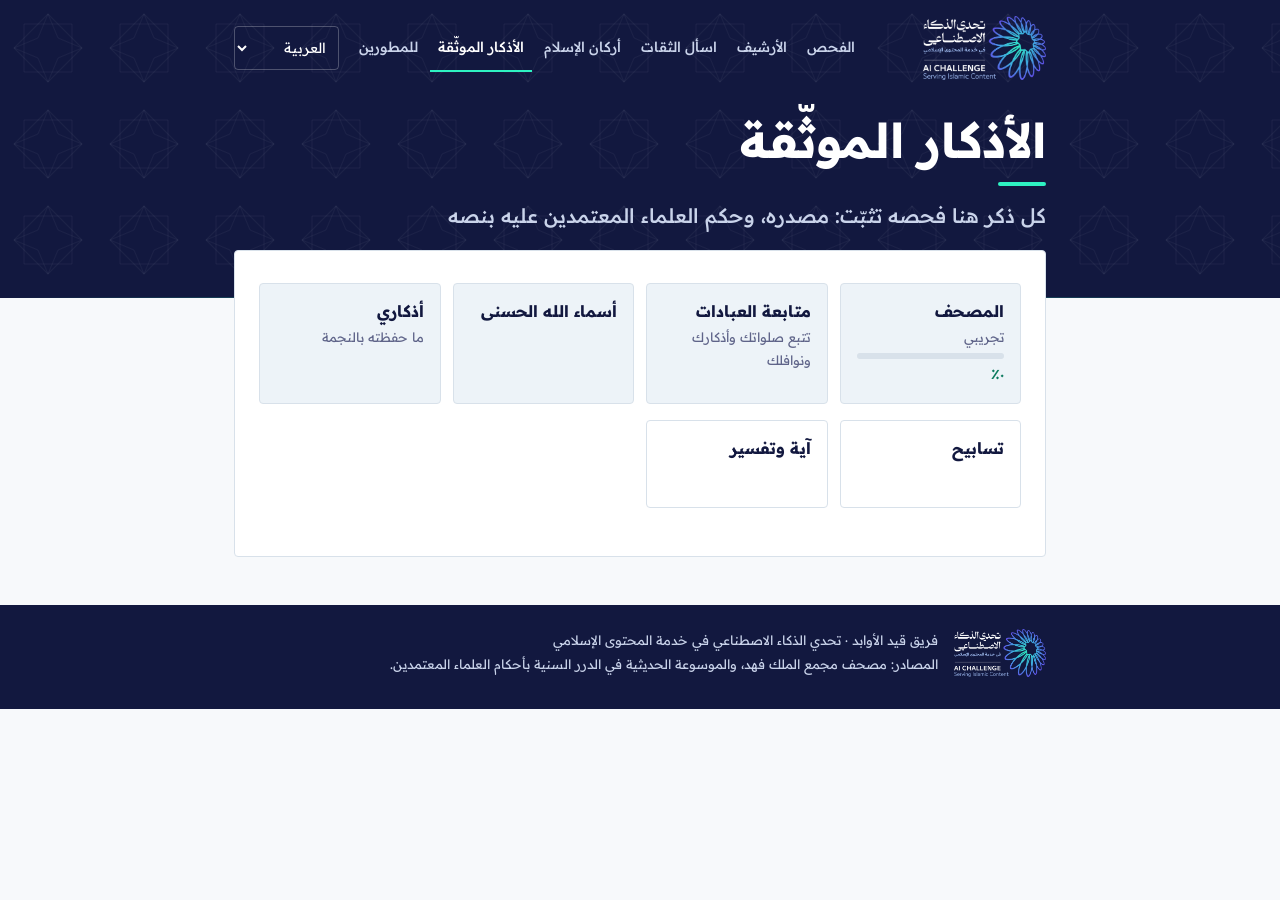
==== static/adhkar.html @ 5e67e780 "A new section «الأذكار الموثّقة»: every dhikr checked with Tathabbut, with the Mushaf, a worship tra" ====
<!doctype html>
<html lang="ar" dir="rtl">
<head>
<meta charset="utf-8">
<meta name="viewport" content="width=device-width, initial-scale=1">
<title>الأذكار الموثّقة · تثبّت</title>
<meta name="description" content="أذكار وأدعية وآيات، كل ذكر منها فحصه تثبّت في الموسوعة الحديثية: مصدره وحكم العلماء المعتمدين عليه بنصه. ومعها المصحف ومتابعة العبادات وأسماء الله الحسنى والتسبيح.">
<link rel="stylesheet" href="/static/fonts/fonts.css">
<link rel="stylesheet" href="/static/style.css">
</head>
<body class="adhkar-page">
<header class="masthead">
  <div class="wrap mast-top">
    <a class="challenge" href="https://islamicaich.org" target="_blank" rel="noopener">
      <img src="/static/brand/challenge-logo.png" width="104" height="54" alt="تحدي الذكاء الاصطناعي في خدمة المحتوى الإسلامي · AI Challenge: Serving Islamic Content">
    </a>
    <nav class="mast-nav" aria-label="الأقسام">
      <a href="/" data-i18n="navCheck">الفحص</a>
      <a href="/static/archive.html" data-i18n="navArchive">الأرشيف</a>
      <a href="/static/chatbot.html" data-i18n="navBot">اسأل الثقات</a>
      <a href="/static/pillars.html" data-i18n="navPillars">أركان الإسلام</a>
      <a href="/static/adhkar.html" aria-current="page" data-i18n="navAdhkar">الأذكار الموثّقة</a>
      <a href="/docs" data-i18n="navDev">للمطورين</a>
    </nav>
    <select id="lang" class="lang" aria-label="اللغة · Language">
      <option value="ar">العربية</option><option value="en">English</option><option value="ur">اردو</option><option value="id">Indonesia</option><option value="bn">বাংলা</option><option value="tr">Türkçe</option><option value="fr">Français</option><option value="es">Español</option><option value="hi">हिन्दी</option><option value="zh">中文</option><option value="ja">日本語</option>
    </select>
  </div>
  <div class="wrap mast-hero">
    <h1 class="wordmark" data-i18n="title">الأذكار الموثّقة</h1>
    <p class="tagline" data-i18n="tagline">كل ذكر هنا فحصه تثبّت: مصدره، وحكم العلماء المعتمدين عليه بنصه</p>
  </div>
</header>

<main class="wrap sheet">
  <nav class="dk-crumbs" id="crumbs" aria-label="المسار"></nav>
  <section id="view" class="pl-section" aria-live="polite"></section>
  <p class="fine" id="dk-note"></p>
</main>

<footer class="foot"><div class="wrap foot-row">
  <img src="/static/brand/challenge-logo.png" width="92" height="48" alt="" aria-hidden="true">
  <div>
    <div data-i18n="footer">فريق قيد الأوابد · تحدي الذكاء الاصطناعي في خدمة المحتوى الإسلامي</div>
    <div data-i18n="credit">المصادر: مصحف مجمع الملك فهد، والموسوعة الحديثية في الدرر السنية بأحكام العلماء المعتمدين.</div>
  </div>
</div></footer>
<script src="/static/i18n.js"></script>
<script src="/static/i18n-more.js"></script>
<script src="/static/adhkar-i18n.js"></script>
<script src="/static/adhkar.js"></script>
</body>
</html>
---- static/fonts/fonts.css ----
/* readex-pro-arabic-400-normal */
@font-face {
  font-family: 'Readex Pro';
  font-style: normal;
  font-display: swap;
  font-weight: 400;
  src: url(/static/fonts/readex-pro-arabic-400-normal.woff2) format('woff2');
  unicode-range: U+0600-06FF,U+0750-077F,U+0870-088E,U+0890-0891,U+0897-08E1,U+08E3-08FF,U+200C-200E,U+2010-2011,U+204F,U+2E41,U+FB50-FDFF,U+FE70-FE74,U+FE76-FEFC,U+102E0-102FB,U+10E60-10E7E,U+10EC2-10EC4,U+10EFC-10EFF,U+1EE00-1EE03,U+1EE05-1EE1F,U+1EE21-1EE22,U+1EE24,U+1EE27,U+1EE29-1EE32,U+1EE34-1EE37,U+1EE39,U+1EE3B,U+1EE42,U+1EE47,U+1EE49,U+1EE4B,U+1EE4D-1EE4F,U+1EE51-1EE52,U+1EE54,U+1EE57,U+1EE59,U+1EE5B,U+1EE5D,U+1EE5F,U+1EE61-1EE62,U+1EE64,U+1EE67-1EE6A,U+1EE6C-1EE72,U+1EE74-1EE77,U+1EE79-1EE7C,U+1EE7E,U+1EE80-1EE89,U+1EE8B-1EE9B,U+1EEA1-1EEA3,U+1EEA5-1EEA9,U+1EEAB-1EEBB,U+1EEF0-1EEF1;
}
/* readex-pro-latin-400-normal */
@font-face {
  font-family: 'Readex Pro';
  font-style: normal;
  font-display: swap;
  font-weight: 400;
  src: url(/static/fonts/readex-pro-latin-400-normal.woff2) format('woff2');
  unicode-range: U+0000-00FF,U+0131,U+0152-0153,U+02BB-02BC,U+02C6,U+02DA,U+02DC,U+0304,U+0308,U+0329,U+2000-206F,U+20AC,U+2122,U+2191,U+2193,U+2212,U+2215,U+FEFF,U+FFFD;
}
/* readex-pro-arabic-500-normal */
@font-face {
  font-family: 'Readex Pro';
  font-style: normal;
  font-display: swap;
  font-weight: 500;
  src: url(/static/fonts/readex-pro-arabic-500-normal.woff2) format('woff2');
  unicode-range: U+0600-06FF,U+0750-077F,U+0870-088E,U+0890-0891,U+0897-08E1,U+08E3-08FF,U+200C-200E,U+2010-2011,U+204F,U+2E41,U+FB50-FDFF,U+FE70-FE74,U+FE76-FEFC,U+102E0-102FB,U+10E60-10E7E,U+10EC2-10EC4,U+10EFC-10EFF,U+1EE00-1EE03,U+1EE05-1EE1F,U+1EE21-1EE22,U+1EE24,U+1EE27,U+1EE29-1EE32,U+1EE34-1EE37,U+1EE39,U+1EE3B,U+1EE42,U+1EE47,U+1EE49,U+1EE4B,U+1EE4D-1EE4F,U+1EE51-1EE52,U+1EE54,U+1EE57,U+1EE59,U+1EE5B,U+1EE5D,U+1EE5F,U+1EE61-1EE62,U+1EE64,U+1EE67-1EE6A,U+1EE6C-1EE72,U+1EE74-1EE77,U+1EE79-1EE7C,U+1EE7E,U+1EE80-1EE89,U+1EE8B-1EE9B,U+1EEA1-1EEA3,U+1EEA5-1EEA9,U+1EEAB-1EEBB,U+1EEF0-1EEF1;
}
/* readex-pro-latin-500-normal */
@font-face {
  font-family: 'Readex Pro';
  font-style: normal;
  font-display: swap;
  font-weight: 500;
  src: url(/static/fonts/readex-pro-latin-500-normal.woff2) format('woff2');
  unicode-range: U+0000-00FF,U+0131,U+0152-0153,U+02BB-02BC,U+02C6,U+02DA,U+02DC,U+0304,U+0308,U+0329,U+2000-206F,U+20AC,U+2122,U+2191,U+2193,U+2212,U+2215,U+FEFF,U+FFFD;
}
/* readex-pro-arabic-700-normal */
@font-face {
  font-family: 'Readex Pro';
  font-style: normal;
  font-display: swap;
  font-weight: 700;
  src: url(/static/fonts/readex-pro-arabic-700-normal.woff2) format('woff2');
  unicode-range: U+0600-06FF,U+0750-077F,U+0870-088E,U+0890-0891,U+0897-08E1,U+08E3-08FF,U+200C-200E,U+2010-2011,U+204F,U+2E41,U+FB50-FDFF,U+FE70-FE74,U+FE76-FEFC,U+102E0-102FB,U+10E60-10E7E,U+10EC2-10EC4,U+10EFC-10EFF,U+1EE00-1EE03,U+1EE05-1EE1F,U+1EE21-1EE22,U+1EE24,U+1EE27,U+1EE29-1EE32,U+1EE34-1EE37,U+1EE39,U+1EE3B,U+1EE42,U+1EE47,U+1EE49,U+1EE4B,U+1EE4D-1EE4F,U+1EE51-1EE52,U+1EE54,U+1EE57,U+1EE59,U+1EE5B,U+1EE5D,U+1EE5F,U+1EE61-1EE62,U+1EE64,U+1EE67-1EE6A,U+1EE6C-1EE72,U+1EE74-1EE77,U+1EE79-1EE7C,U+1EE7E,U+1EE80-1EE89,U+1EE8B-1EE9B,U+1EEA1-1EEA3,U+1EEA5-1EEA9,U+1EEAB-1EEBB,U+1EEF0-1EEF1;
}
/* readex-pro-latin-700-normal */
@font-face {
  font-family: 'Readex Pro';
  font-style: normal;
  font-display: swap;
  font-weight: 700;
  src: url(/static/fonts/readex-pro-latin-700-normal.woff2) format('woff2');
  unicode-range: U+0000-00FF,U+0131,U+0152-0153,U+02BB-02BC,U+02C6,U+02DA,U+02DC,U+0304,U+0308,U+0329,U+2000-206F,U+20AC,U+2122,U+2191,U+2193,U+2212,U+2215,U+FEFF,U+FFFD;
}
/* amiri-quran-arabic-400-normal */
@font-face {
  font-family: 'Amiri Quran';
  font-style: normal;
  font-display: swap;
  font-weight: 400;
  src: url(/static/fonts/amiri-quran-arabic-400-normal.woff2) format('woff2');
  unicode-range: U+0600-06FF,U+0750-077F,U+0870-088E,U+0890-0891,U+0897-08E1,U+08E3-08FF,U+200C-200E,U+2010-2011,U+204F,U+2E41,U+FB50-FDFF,U+FE70-FE74,U+FE76-FEFC,U+102E0-102FB,U+10E60-10E7E,U+10EC2-10EC4,U+10EFC-10EFF,U+1EE00-1EE03,U+1EE05-1EE1F,U+1EE21-1EE22,U+1EE24,U+1EE27,U+1EE29-1EE32,U+1EE34-1EE37,U+1EE39,U+1EE3B,U+1EE42,U+1EE47,U+1EE49,U+1EE4B,U+1EE4D-1EE4F,U+1EE51-1EE52,U+1EE54,U+1EE57,U+1EE59,U+1EE5B,U+1EE5D,U+1EE5F,U+1EE61-1EE62,U+1EE64,U+1EE67-1EE6A,U+1EE6C-1EE72,U+1EE74-1EE77,U+1EE79-1EE7C,U+1EE7E,U+1EE80-1EE89,U+1EE8B-1EE9B,U+1EEA1-1EEA3,U+1EEA5-1EEA9,U+1EEAB-1EEBB,U+1EEF0-1EEF1;
}
/* amiri-quran-latin-400-normal */
@font-face {
  font-family: 'Amiri Quran';
  font-style: normal;
  font-display: swap;
  font-weight: 400;
  src: url(/static/fonts/amiri-quran-latin-400-normal.woff2) format('woff2');
  unicode-range: U+0000-00FF,U+0131,U+0152-0153,U+02BB-02BC,U+02C6,U+02DA,U+02DC,U+0304,U+0308,U+0329,U+2000-206F,U+20AC,U+2122,U+2191,U+2193,U+2212,U+2215,U+FEFF,U+FFFD;
}
---- static/style.css ----
/* تثبّت design system: see docs/design-system.md.
   Every color, size, space and motion value is a token below; nothing is hard-coded after this block. */
:root {
  /* brand (challenge identity) */
  --brand-navy: #12183F;
  --brand-blue: #1F5C8C;        /* petrol blue: between the identity navy and turquoise */
  --brand-blue-hover: #174A73;
  --brand-turq: #2EF2C2;
  --brand-light: #EDF3F8;
  /* neutrals */
  --canvas: #F7F9FB;
  --surface: #FFFFFF;
  --ink: #12183F;
  --ink-2: #3D4370;
  --ink-3: #5F6489;
  --line: #D8E1EA;
  --on-brand: #FFFFFF;
  --accent: var(--brand-blue);
  /* semantic */
  --ok: #0B7A5E;   --ok-tint: #E3F7F0;
  --warn: #8F5200; --warn-tint: #FFF1DA;
  --bad: #A8231A;  --bad-tint: #FCE8E6;
  /* type */
  --font-ui: "Readex Pro", system-ui, sans-serif;
  --font-quran: "Amiri Quran", "Amiri", serif;
  --fs-xs: 13px; --fs-sm: 14px; --fs-md: 16px; --fs-lg: 20px; --fs-xl: 28px; --fs-2xl: 40px;
  --fs-quran: 28px;
  --lh-ui: 1.8; --lh-tight: 1.4; --lh-quran: 2.3;
  /* space (4-based) */
  --s-1: 4px; --s-2: 8px; --s-3: 12px; --s-4: 16px; --s-5: 24px; --s-6: 32px; --s-7: 48px; --s-8: 64px;
  /* shape */
  --r-1: 2px; --r-2: 4px; --hair: 1px; --rule-strong: 2px; --rule-side: 3px;
  --measure: 860px;
  --touch: 48px;
  --water: #3FA9F5;
  /* motion */
  --dur-1: 120ms; --dur-2: 220ms; --dur-3: 360ms; --ease: cubic-bezier(.2, .7, .2, 1); --stagger: 70ms;
}
@media (prefers-color-scheme: dark) {
  :root {
    --canvas: #0D1130; --surface: #12183F; --brand-light: #15213F;
    --ink: #ECEEFF; --ink-2: #C3C7E8; --ink-3: #9499C2; --line: #2A3164;
    --accent: #8FB4E8; --brand-blue-hover: #2A6FA6;
    --ok: #3EE6BC; --ok-tint: #0F3330;
    --warn: #FFC266; --warn-tint: #3A2C10;
    --bad: #FF8F85; --bad-tint: #3D1716;
  }
}

/* base */
* { box-sizing: border-box; }
html, body { margin: 0; }
body { font-family: var(--font-ui); font-size: var(--fs-md); line-height: var(--lh-ui); background: var(--canvas); color: var(--ink); }
.wrap { max-width: var(--measure); margin: 0 auto; padding: 0 var(--s-5); }
a, .linkish { color: var(--accent); text-underline-offset: 3px; transition: color var(--dur-1) var(--ease); }
a:hover, .linkish:hover { color: var(--ink); }
button { font: inherit; }
.linkish { background: none; border: 0; padding: 0; text-decoration: underline; cursor: pointer; }
:focus-visible { outline: var(--rule-strong) solid var(--accent); outline-offset: 2px; border-radius: var(--r-1); }

/* masthead: the challenge's navy band with its geometric pattern, as on the challenge's own slides */
.masthead {
  --mast-ink: #FFFFFF; --mast-ink-2: #C9D3EA;
  background: var(--brand-navy) url("data:image/svg+xml,%3Csvg xmlns='http://www.w3.org/2000/svg' width='96' height='96' viewBox='0 0 96 96'%3E%3Cg fill='none' stroke='%23FFFFFF' stroke-opacity='.045' stroke-width='1'%3E%3Cpath d='M48 14l10 24 24 10-24 10-10 24-10-24-24-10 24-10z'/%3E%3Cpath d='M24 24h48v48H24z' transform='rotate(45 48 48)'/%3E%3Cpath d='M24 24h48v48H24z'/%3E%3C/g%3E%3C/svg%3E") repeat; background-size: 96px 96px;
  color: var(--mast-ink); padding: var(--s-4) 0 var(--s-8); position: relative;
}
.masthead::after { content: ""; position: absolute; inset-inline: 0; bottom: 0; height: var(--hair); background: linear-gradient(90deg, transparent, var(--brand-turq), transparent); opacity: .5; }
.mast-top { display: flex; justify-content: space-between; align-items: center; min-height: var(--touch); }
.challenge { display: inline-flex; line-height: 0; border-radius: var(--r-2); }
.challenge img { height: 64px; width: auto; display: block; }
.masthead .lang { color: var(--mast-ink-2); min-height: var(--touch); display: inline-flex; align-items: center; padding: 0 var(--s-2); }
.masthead .lang:hover { color: var(--mast-ink); }
.masthead :focus-visible { outline-color: var(--brand-turq); }
.mast-hero { padding-top: var(--s-6); }
.mast-row { display: flex; justify-content: space-between; align-items: flex-start; }
.wordmark { margin: 0; font-size: 48px; font-weight: 700; line-height: 1.2; color: var(--mast-ink); letter-spacing: 0; }
.wordmark::after { content: ""; display: block; width: var(--s-7); height: var(--s-1); background: var(--brand-turq); margin-top: var(--s-3); border-radius: var(--r-1); }
.tagline { margin: var(--s-3) 0 0; color: var(--mast-ink-2); font-size: var(--fs-lg); font-weight: 500; }
.motto { margin: var(--s-5) 0 0; color: var(--mast-ink-2); font-size: var(--fs-xs); display: flex; flex-wrap: wrap; align-items: baseline; gap: var(--s-1) var(--s-3); }
.motto .q { font-family: var(--font-quran); font-size: 22px; line-height: 2; color: var(--mast-ink); }
.motto-ref { white-space: nowrap; }

/* the working sheet rises over the band */
.sheet { position: relative; margin-top: calc(-1 * var(--s-7)); }
.sheet > .compose { background: var(--surface); border: var(--hair) solid var(--line); border-radius: var(--r-2); padding: var(--s-5) var(--s-5) var(--s-4); }

.section-h { font-size: var(--fs-lg); font-weight: 700; color: var(--ink); margin: 0 0 var(--s-2); line-height: var(--lh-tight); }

/* compose */
.compose { padding: var(--s-6) 0 var(--s-2); }
.lede { margin: 0 0 var(--s-4); color: var(--ink-2); }
textarea {
  width: 100%; min-height: 180px; resize: vertical; font: inherit; line-height: var(--lh-ui); color: var(--ink);
  background: var(--surface); border: var(--hair) solid var(--line); border-radius: var(--r-2); padding: var(--s-3) var(--s-4);
  transition: border-color var(--dur-1) var(--ease), box-shadow var(--dur-1) var(--ease);
}
textarea:focus { outline: none; border-color: var(--accent); box-shadow: 0 0 0 var(--hair) var(--accent); }
.compose-foot { display: flex; justify-content: space-between; align-items: baseline; gap: var(--s-3); margin-top: var(--s-2); font-size: var(--fs-sm); color: var(--ink-3); }
.samples { margin: 0; display: flex; gap: var(--s-2); flex-wrap: wrap; }
.count { font-variant-numeric: tabular-nums; }
.compose-actions { display: flex; justify-content: space-between; align-items: center; gap: var(--s-4); flex-wrap: wrap; margin-top: var(--s-5); }
.check { display: flex; gap: var(--s-2); align-items: center; font-size: var(--fs-sm); color: var(--ink-2); cursor: pointer; min-height: var(--touch); }
.check input { width: 18px; height: 18px; accent-color: var(--accent); }
.primary {
  position: relative; overflow: hidden; background: var(--brand-navy); color: var(--on-brand); border: 0; border-radius: var(--r-2);
  padding: 0 var(--s-5); min-height: var(--touch); font-weight: 500; cursor: pointer;
  transition: background-color var(--dur-1) var(--ease);
}
.primary:hover { background: var(--brand-blue-hover); }
.primary:disabled { cursor: progress; background: var(--brand-navy); }
.primary:disabled::after {  /* busy bar */
  content: ""; position: absolute; inset-inline-start: 0; bottom: 0; height: 3px; width: 40%; background: var(--brand-turq);
  animation: busy 1.1s var(--ease) infinite;
}
@keyframes busy { from { transform: translateX(160%); } to { transform: translateX(-260%); } }
html[dir="ltr"] .primary:disabled::after { animation-direction: reverse; }
@media (prefers-color-scheme: dark) { .primary, .primary:disabled { background: var(--brand-blue); } }

.status { color: var(--ink-2); min-height: var(--s-6); margin: var(--s-4) 0 0; font-size: var(--fs-sm); }
.banner { margin: var(--s-4) 0 0; padding: var(--s-3) var(--s-4); background: var(--warn-tint); border-inline-start: var(--rule-side) solid var(--warn); border-radius: var(--r-1); color: var(--ink); font-size: var(--fs-sm); }
.banner[hidden] { display: none; }

/* report */
.report { border-top: var(--rule-strong) solid var(--ink); padding-top: var(--s-5); margin-top: var(--s-3); }
.summary { font-size: var(--fs-md); margin: 0 0 var(--s-2); color: var(--ink-2); }
.summary b { color: var(--ink); font-weight: 600; }
.summary .rules-note { display: block; }
.callout { border-inline-start: var(--rule-side) solid var(--warn); background: var(--warn-tint); padding: var(--s-2) var(--s-4); margin: var(--s-4) 0; }
.callout p { margin: var(--s-1) 0; }
.callout .refs { margin: 0; padding-inline-start: var(--s-5); }
.fatwas { margin: var(--s-4) 0; padding-top: var(--s-3); border-top: var(--hair) solid var(--line); }
.fatwas-h { font-size: var(--fs-md); font-weight: 700; margin: 0 0 var(--s-2); color: var(--ink); }
.fatwa { background: var(--surface); border: var(--hair) solid var(--line); border-radius: var(--r-2); padding: var(--s-3) var(--s-4); margin: var(--s-2) 0; }
.fatwa-title { font-weight: 600; margin: 0 0 var(--s-2); }
.fatwa-part { margin: 0 0 var(--s-2); color: var(--ink-2); }
.fatwa-full summary { cursor: pointer; color: var(--accent); font-size: var(--fs-sm); min-height: var(--touch); display: flex; align-items: center; }
.fatwa-text { white-space: pre-line; line-height: var(--lh-ui); color: var(--ink); margin: var(--s-1) 0 var(--s-2); }
.body-ref { margin-top: var(--s-3) !important; }
.entries { list-style: none; margin: 0; padding: 0; }
.entry {
  display: grid; grid-template-columns: var(--s-7) 1fr; gap: 0 var(--s-3); padding: var(--s-6) 0; border-bottom: var(--hair) solid var(--line);
  animation: rise var(--dur-3) var(--ease) both; animation-delay: calc(var(--i, 0) * var(--stagger));
}
@keyframes rise { from { opacity: 0; transform: translateY(8px); } to { opacity: 1; transform: none; } }
.entry-no { font-size: var(--fs-xl); font-weight: 500; color: var(--accent); line-height: var(--lh-tight); }
.entry-kind { font-size: var(--fs-xs); color: var(--ink-3); margin: 0; font-weight: 500; display: flex; flex-wrap: wrap; gap: var(--s-1) var(--s-3); align-items: baseline; }
.tier { font-weight: 600; padding-inline-start: var(--s-3); border-inline-start: var(--hair) solid var(--line); }
.tier.ok { color: var(--ok); } .tier.warn { color: var(--warn); } .tier.bad { color: var(--bad); }
.report-link { margin-top: var(--s-3); }
.verdict { margin: var(--s-1) 0 var(--s-3); font-size: var(--fs-lg); font-weight: 600; line-height: var(--lh-tight); }
.verdict.ok { color: var(--ok); } .verdict.warn { color: var(--warn); } .verdict.bad { color: var(--bad); }
.lbl { display: block; font-size: var(--fs-xs); color: var(--ink-3); font-weight: 500; }
.as-quoted { margin: 0 0 var(--s-4); color: var(--ink-2); }
.as-quoted q { quotes: "«" "»"; }
html[dir="ltr"] .as-quoted q { quotes: "“" "”"; }

/* reasons: why the verdict */
.why { margin: 0 0 var(--s-4); padding: var(--s-3) var(--s-4); background: var(--brand-light); border-radius: var(--r-2); }
.why summary { cursor: pointer; font-size: var(--fs-sm); font-weight: 600; color: var(--ink); list-style: none; }
.why summary::-webkit-details-marker { display: none; }
.why summary::before { content: "◂"; display: inline-block; margin-inline-end: var(--s-2); color: var(--accent); transition: transform var(--dur-2) var(--ease); }
html[dir="ltr"] .why summary::before { content: "▸"; }
.why[open] summary::before { transform: rotate(-90deg); }
html[dir="ltr"] .why[open] summary::before { transform: rotate(90deg); }
.why ul { margin: var(--s-2) 0 0; padding-inline-start: var(--s-5); font-size: var(--fs-sm); color: var(--ink-2); }
.why li { margin: var(--s-1) 0; }
.why .cited { font-family: var(--font-quran); font-size: var(--fs-lg); line-height: 2; color: var(--ink); display: block; margin-top: var(--s-1); }
details[open] > :not(summary) { animation: open var(--dur-2) var(--ease); }
@keyframes open { from { opacity: 0; transform: translateY(-4px); } to { opacity: 1; transform: none; } }

/* Mushaf panel: never animated on its own */
.mushaf { margin: var(--s-1) 0 var(--s-4); padding: var(--s-1); border: var(--hair) solid var(--brand-navy); border-radius: var(--r-1); background: var(--surface); }
@media (prefers-color-scheme: dark) { .mushaf { border-color: var(--line); } }
.mushaf-inner { border: var(--hair) solid var(--line); padding: var(--s-2) var(--s-5) var(--s-4); }
.mushaf-head { text-align: center; font-size: var(--fs-xs); color: var(--ink-2); border-bottom: var(--hair) solid var(--line); padding-bottom: var(--s-2); margin-bottom: var(--s-2); direction: rtl; }
.ayat { font-family: var(--font-quran); font-size: var(--fs-quran); line-height: var(--lh-quran); text-align: center; direction: rtl; margin: 0; color: var(--ink); }
.ayah-end { font-family: var(--font-quran); color: var(--accent); white-space: nowrap; margin: 0 var(--s-1); }
/* the Mushaf word is never boxed: a light underline only (sacred text first) */
.ayat mark { background: none; color: inherit; text-decoration: underline; text-decoration-color: var(--ok); text-decoration-thickness: 2px; text-underline-offset: 8px; text-decoration-skip-ink: none; }
.translation { direction: ltr; text-align: left; font-size: var(--fs-sm); color: var(--ink-2); margin: var(--s-2) 0 0; padding-top: var(--s-2); border-top: var(--hair) solid var(--line); }

/* correction table */
.fixes { width: 100%; max-width: 460px; border-collapse: collapse; margin: var(--s-2) 0 var(--s-3); font-size: var(--fs-md); }
.fixes th { text-align: start; font-weight: 500; font-size: var(--fs-xs); color: var(--ink-3); padding: var(--s-1) var(--s-2); border-bottom: var(--hair) solid var(--line); }
.fixes td { padding: var(--s-2); border-bottom: var(--hair) solid var(--line); vertical-align: middle; }
.fixes .was { color: var(--ink-2); }
.fixes .is { font-family: var(--font-quran); font-size: var(--fs-lg); color: var(--ok); }

.line { margin: var(--s-2) 0; font-size: var(--fs-sm); }
.line.bad { color: var(--bad); } .line.ok { color: var(--ok); } .line.warn { color: var(--warn); } .line.note { color: var(--ink-2); }

/* gradings */
.grades { width: 100%; border-collapse: collapse; margin: var(--s-2) 0 var(--s-3); font-size: var(--fs-sm); }
.grades caption { text-align: start; font-weight: 700; font-size: var(--fs-md); color: var(--ink); padding: var(--s-3) 0 var(--s-1); caption-side: top; }
.grades th { text-align: start; font-weight: 500; font-size: var(--fs-xs); color: var(--ink-3); padding: var(--s-1) var(--s-2); border-bottom: var(--hair) solid var(--line); }
.grades td { padding: var(--s-2); border-bottom: var(--hair) solid var(--line); vertical-align: top; }
.grades .who { font-weight: 600; white-space: nowrap; font-size: var(--fs-md); }
.grades .died { display: block; font-size: var(--fs-xs); color: var(--ink-3); font-weight: 400; }
.grades .g { font-weight: 600; font-size: var(--fs-md); }
.grades .src { color: var(--ink-2); }
.grades .gloss { display: block; font-size: var(--fs-sm); color: var(--ink-2); margin-top: 2px; }
.grades .gloss.cat { color: var(--ink-3); font-size: var(--fs-xs); }
.grades .gloss.match-note { color: var(--ink); border-inline-start: 2px solid var(--warn); padding-inline-start: var(--s-1); margin-top: var(--s-1); }
.grades .srcs { list-style: none; margin: 0; padding: 0; }
.grades .srcs li + li { margin-top: var(--s-1); }
.ar-inline { display: block; color: var(--ink-3); font-size: var(--fs-xs); }
.grades details { margin-top: var(--s-1); }
.grades summary { cursor: pointer; font-size: var(--fs-xs); color: var(--accent); }
.grades .htext { font-size: var(--fs-md); line-height: var(--lh-ui); margin-top: var(--s-1); direction: rtl; text-align: right; color: var(--ink); }
.after { font-size: var(--fs-xs); color: var(--ink-3); margin: var(--s-1) 0; }
.refer { border-inline-start: var(--rule-side) solid var(--warn); background: var(--warn-tint); padding: var(--s-2) var(--s-4); margin: var(--s-3) 0 0; color: var(--ink); font-size: var(--fs-sm); }

/* about + footer */
.about { margin: var(--s-7) 0 0; padding-top: var(--s-5); border-top: var(--hair) solid var(--line); }
.method { display: grid; grid-template-columns: 130px 1fr; gap: var(--s-2) var(--s-4); margin: var(--s-2) 0 var(--s-4); }
.method dt { font-weight: 600; }
.method dd { margin: 0; color: var(--ink-2); }
.fine { font-size: var(--fs-xs); color: var(--ink-3); margin: var(--s-1) 0; }
.foot { margin-top: var(--s-7); padding: var(--s-5) 0 var(--s-6); background: var(--brand-navy); color: #C9D3EA; font-size: var(--fs-xs); }
.foot-row { display: flex; align-items: center; gap: var(--s-4); }
.foot-row img { height: 48px; width: auto; flex: none; }

/* touch targets: 44px at least for every control that stands alone (WCAG 2.5.5, DGA) */
#lang, .samples .linkish, .why summary, .grades summary, .api-link { display: inline-flex; align-items: center; min-height: 44px; }
.why summary { display: flex; }
.check { min-height: var(--touch); }
.check input { width: 22px; height: 22px; margin: 11px 0; }

@media (max-width: 600px) {
  :root { --fs-2xl: 34px; --fs-quran: 24px; --fs-lg: 18px; }
  .wrap { padding: 0 var(--s-4); }
  .entry { grid-template-columns: 1fr; }
  .mushaf-inner { padding: var(--s-2) var(--s-3) var(--s-3); }
  .method { grid-template-columns: 1fr; gap: 0; }
  .method dd { margin-bottom: var(--s-3); }
  .grades thead { display: none; }
  .grades tr { display: block; padding: var(--s-2) 0; border-bottom: var(--hair) solid var(--line); }
  .grades td { display: block; border: 0; padding: 2px 0; }
  .compose-actions { flex-direction: column; align-items: stretch; }
}
@media (prefers-reduced-motion: reduce) {
  *, *::before, *::after { animation: none !important; transition: none !important; }
}
html[dir="ltr"] .ar-inline { text-align: left; }
.deep-why { margin: var(--s-1) 0 0; max-width: 46ch; }
.check:has(input:disabled) { color: var(--ink-3); }

/* chatbot demo (plan item 25) */
.home-link { color: inherit; text-decoration: none; }
.bot-compare { display: grid; gap: var(--s-5); grid-template-columns: 1fr; margin-top: var(--s-5); }
@media (min-width: 760px) { .bot-compare { grid-template-columns: 1fr 1fr; } }
.bot-col { background: var(--surface); border: var(--hair) solid var(--line); border-radius: var(--r-2); padding: var(--s-4); min-width: 0; }
.bot-text { line-height: 2; overflow-wrap: anywhere; }
.bot-text mark.cite { background: none; color: inherit; border-bottom: var(--rule-strong) solid var(--line); padding: 0 1px; }
.bot-text mark.cite.ok { border-color: var(--ok); }
.bot-text mark.cite.warn { border-color: var(--warn); background: var(--warn-tint); }
.bot-text mark.cite.bad { border-color: var(--bad); background: var(--bad-tint); }
.bot-notes { margin: var(--s-4) 0 0; padding-inline-start: var(--s-4); font-size: var(--fs-sm); }
.bot-notes li + li { margin-top: var(--s-2); }
.bot-col .section-h .tier { margin-inline-start: var(--s-2); }

/* the text as pasted, citations marked (plan item 27) */
.annot { margin: var(--s-5) 0; background: var(--surface); border: var(--hair) solid var(--line); border-radius: var(--r-2); padding: var(--s-3) var(--s-4); }
.annot summary { cursor: pointer; font-weight: 600; min-height: 44px; display: flex; align-items: center; }
.annot-text { line-height: 2.1; white-space: pre-wrap; overflow-wrap: anywhere; max-height: 22rem; overflow-y: auto; }
.cite-mark { color: inherit; text-decoration: none; border-bottom: var(--rule-strong) solid var(--line); padding: 2px 2px; border-radius: var(--r-1); }
.cite-mark.ok { border-color: var(--ok); background: var(--ok-tint); }
.cite-mark.warn { border-color: var(--warn); background: var(--warn-tint); }
.cite-mark.bad { border-color: var(--bad); background: var(--bad-tint); }
.cite-mark:hover, .cite-mark:focus-visible { outline: var(--rule-strong) solid var(--accent); }
.cite-badge { font-size: var(--fs-xs); font-weight: 700; margin-inline-end: 4px; }
.cite-word { font-size: var(--fs-xs); color: var(--ink-2); margin-inline-start: 6px; }
.entry:focus { outline: none; }
.entry:focus-visible { outline: var(--rule-strong) solid var(--accent); outline-offset: 4px; }

/* test cases panel (plan item 34) */
.cases { margin: var(--s-6) 0 0; border-top: var(--hair) solid var(--line); padding-top: var(--s-4); }
.cases summary { cursor: pointer; font-weight: 600; min-height: 44px; display: flex; align-items: center; }
.cases-list { list-style: none; margin: var(--s-2) 0 0; padding: 0; }
.cases-list li { padding: var(--s-2) 0; border-bottom: var(--hair) solid var(--line); }
.cases-list .case { display: block; text-align: start; min-height: 44px; }
.cases-list .fine { display: block; }

/* Scholars' gradings of the quoted wording, side by side (no weighing between them) */
.verdicts { border-inline-start: 3px solid var(--line, currentColor); padding-inline-start: var(--s-3); margin: var(--s-3) 0; }
.verdicts .lbl { font-weight: 600; margin: 0 0 var(--s-1); }
.verdicts .line b { font-weight: 600; }
@media (prefers-color-scheme: dark) { .masthead, .foot { background-color: #090C24; } }
@media (max-width: 600px) {
  .challenge img { height: 44px; }
  .wordmark { font-size: 40px; }
  .tagline { font-size: var(--fs-md); }
  .motto .q { font-size: 19px; }
  .sheet > .compose { padding: var(--s-4) var(--s-4) var(--s-3); }
  .foot-row { flex-direction: column; align-items: flex-start; }
}

/* section navigation in the band */
.mast-nav { display: flex; align-items: center; gap: var(--s-1); flex-wrap: wrap; justify-content: flex-end; }
.mast-nav a { color: var(--mast-ink-2); text-decoration: none; padding: 0 var(--s-3); min-height: var(--touch); display: inline-flex; align-items: center; border-radius: var(--r-2); font-size: var(--fs-sm); font-weight: 500; transition: color var(--dur-1) var(--ease), background-color var(--dur-1) var(--ease); }
.mast-nav a:hover { color: var(--mast-ink); background: rgba(255, 255, 255, .06); }
.mast-nav a[aria-current="page"] { color: var(--mast-ink); box-shadow: inset 0 -2px 0 var(--brand-turq); border-radius: 0; }
.mast-nav .lang { margin-inline-start: var(--s-2); padding-inline-start: var(--s-3); border-inline-start: var(--hair) solid rgba(255, 255, 255, .2); border-radius: 0; }
.history .cases-list li { display: flex; flex-direction: column; gap: 0; }
.history #history-clear { margin-top: var(--s-2); min-height: var(--touch); }
@media (max-width: 600px) {
  .mast-top { flex-wrap: wrap; gap: var(--s-2); }
  .mast-nav { width: calc(100% + 2 * var(--s-3)); justify-content: flex-start; margin-inline: calc(-1 * var(--s-3)); flex-wrap: nowrap; overflow-x: auto; scrollbar-width: none; }
  .mast-nav a, .mast-nav .lang { padding: 0 var(--s-2); font-size: var(--fs-xs); white-space: nowrap; flex: none; }
}

/* archive */
.stats { display: flex; flex-wrap: wrap; gap: var(--s-5); margin: var(--s-5) 0 0; }
.stats div { display: flex; flex-direction: column; }
.stats dt { font-size: var(--fs-xl); font-weight: 700; color: var(--mast-ink); line-height: 1.2; font-variant-numeric: tabular-nums; }
.stats dd { margin: 0; font-size: var(--fs-xs); color: var(--mast-ink-2); }
.archive-tools input[type="search"] {
  width: 100%; font: inherit; color: var(--ink); background: var(--surface); border: var(--hair) solid var(--line);
  border-radius: var(--r-2); padding: 0 var(--s-4); min-height: var(--touch); margin-top: var(--s-2);
}
.archive-tools input[type="search"]:focus { outline: none; border-color: var(--accent); box-shadow: 0 0 0 var(--hair) var(--accent); }
.filters { display: flex; flex-wrap: wrap; gap: var(--s-2); margin: var(--s-3) 0; }
.chip {
  font: inherit; font-size: var(--fs-sm); min-height: 40px; padding: 0 var(--s-4); border-radius: var(--r-2); cursor: pointer;
  background: transparent; color: var(--ink-2); border: var(--hair) solid var(--line);
  transition: background-color var(--dur-1) var(--ease), color var(--dur-1) var(--ease);
}
.chip:hover { color: var(--ink); border-color: var(--ink-3); }
.chip[aria-pressed="true"] { background: var(--brand-navy); color: var(--on-brand); border-color: var(--brand-navy); }
@media (prefers-color-scheme: dark) { .chip[aria-pressed="true"] { background: var(--brand-blue); border-color: var(--brand-blue); } }
.archive-list { margin-top: var(--s-4); }
.arch-quote { font-size: var(--fs-lg); font-weight: 500; line-height: var(--lh-tight); margin: var(--s-2) 0 var(--s-3); color: var(--ink); }
.arch-mushaf .ayat { font-size: 24px; }
.arch-grades summary { cursor: pointer; color: var(--accent); font-size: var(--fs-sm); min-height: var(--touch); display: flex; align-items: center; }
.arch-grades .htext { display: block; }
.arch-check { display: inline-flex; align-items: center; text-decoration: none; color: var(--on-brand); font-size: var(--fs-sm); }
.arch-check:hover { color: var(--on-brand); }
.arch-grades ul { list-style: none; margin: 0; padding: 0; }
.arch-grades li { padding: var(--s-3) 0; border-top: var(--hair) solid var(--line); }
.arch-grades li p { margin: 0; }
.ag-head b { font-weight: 600; }
.ag-tag { font-size: var(--fs-xs); color: var(--warn); background: var(--warn-tint); padding: 0 var(--s-2); border-radius: var(--r-1); }
.ag-grade { margin-top: var(--s-1) !important; }
.ag-text { margin-top: var(--s-1) !important; }
.mast-top select.lang, .mast-nav select.lang {
  font: inherit; font-size: var(--fs-sm); color: var(--mast-ink); background: transparent; cursor: pointer;
  min-height: 40px; padding: 0 var(--s-2); border: var(--hair) solid rgba(255, 255, 255, .25); border-radius: var(--r-2);
}
.mast-top select.lang option, .mast-nav select.lang option { color: var(--ink); background: var(--surface); }
html[lang="ur"] body { font-family: "Readex Pro", "Noto Nastaliq Urdu", system-ui, sans-serif; }

.mast-top { gap: var(--s-3); }
.mast-top .mast-nav { margin-inline-start: auto; }
@media (max-width: 600px) {
  .mast-top select.lang { order: 2; margin-inline-start: auto; }
  .mast-top .mast-nav { order: 3; margin-inline-start: calc(-1 * var(--s-3)); }
}
.bot-fatwas { margin-top: var(--s-4); padding-top: var(--s-3); border-top: var(--hair) solid var(--line); }
.bot-fatwa-list { list-style: none; margin: 0; padding: 0; }
.bot-fatwa-list li { padding: var(--s-2) 0; border-bottom: var(--hair) solid var(--line); }
.bot-fatwa-list p { margin: 0; }
.fatwa-answer { background: var(--ok-tint); border-inline-start: var(--rule-side) solid var(--ok); padding: var(--s-3) var(--s-4); margin: 0 0 var(--s-4); border-radius: var(--r-1); }
.fatwa-answer blockquote { margin: var(--s-2) 0; font-size: var(--fs-lg); line-height: 1.9; color: var(--ink); }
.fatwa-answer p { margin: var(--s-1) 0; }
.fatwa-answer.near { background: var(--warn-tint); border-inline-start-color: var(--warn); }

/* أركان الإسلام: pillars, wudu and prayer steps, drawn figures and their player */
.jump { display: flex; flex-wrap: wrap; gap: var(--s-2); margin-top: var(--s-4); }
.jump a { color: var(--mast-ink); text-decoration: none; font-size: var(--fs-sm); padding: var(--s-1) var(--s-3); border: var(--hair) solid rgba(255, 255, 255, .25); border-radius: 999px; transition: background-color var(--dur-1) var(--ease); }
.jump a:hover { background: rgba(255, 255, 255, .08); }
.pl-section { background: var(--surface); border: var(--hair) solid var(--line); border-radius: var(--r-2); padding: var(--s-6) var(--s-5); margin-bottom: var(--s-5); scroll-margin-top: var(--s-4); }
.pl-h { font-size: var(--fs-xl); line-height: var(--lh-tight); margin: 0 0 var(--s-4); color: var(--ink); }
.pl-lead { color: var(--ink-2); margin: 0 0 var(--s-4); }
.pl-hadith { margin: 0 0 var(--s-5); padding: var(--s-4) var(--s-5); background: var(--brand-light); border-inline-start: var(--rule-side) solid var(--ok); border-radius: var(--r-2); }
.pl-hadith blockquote { margin: 0; font-size: var(--fs-lg); line-height: var(--lh-ui); }
.pl-hadith figcaption { font-size: var(--fs-sm); color: var(--ink-3); margin-top: var(--s-2); }
.pillar-list { list-style: none; margin: 0; padding: 0; display: grid; gap: var(--s-3); grid-template-columns: repeat(auto-fit, minmax(150px, 1fr)); }
.pillar { position: relative; border: var(--hair) solid var(--line); border-radius: var(--r-2); padding: var(--s-4); display: flex; flex-direction: column; gap: var(--s-2); }
.pillar h3 { margin: 0; font-size: var(--fs-md); line-height: var(--lh-tight); }
.pillar-n { font-size: var(--fs-2xl); font-weight: 700; line-height: 1; color: var(--accent); }
.pillar details summary { cursor: pointer; font-size: var(--fs-xs); color: var(--ink-3); }
.pillar-go { margin-top: auto; font-size: var(--fs-sm); font-weight: 500; }
.pl-verse { font-family: var(--font-quran); font-size: var(--fs-lg); line-height: var(--lh-quran); margin: var(--s-2) 0 0; }
.ayah-no { color: var(--accent); font-size: var(--fs-sm); }
.pl-meaning { font-size: var(--fs-sm); color: var(--ink-2); }
.pl-say { margin: var(--s-2) 0; }
.pl-say > span[lang="ar"] { font-size: var(--fs-lg); font-weight: 600; color: var(--ink); line-height: var(--lh-ui); }
.pl-tr { margin: var(--s-1) 0 var(--s-2); }
.pl-tr > span[dir="ltr"] { font-style: italic; color: var(--ink-2); }
.pl-quote { margin: var(--s-2) 0; padding: var(--s-2) var(--s-3); border-inline-start: var(--rule-side) solid var(--accent); background: var(--canvas); border-radius: var(--r-1); font-size: var(--fs-sm); color: var(--ink); }
.pl-quote blockquote { margin: 0; }
.pl-quote figcaption { font-size: var(--fs-xs); color: var(--ink-3); margin-top: var(--s-1); }
.pl-count { margin-inline-start: var(--s-2); font-size: var(--fs-xs); font-weight: 600; color: var(--ok); background: var(--ok-tint); padding: 0 var(--s-2); border-radius: 999px; vertical-align: middle; }
.pl-fatiha { margin: var(--s-3) 0; padding: var(--s-3); border: var(--hair) solid var(--line); border-radius: var(--r-2); }

.steps { list-style: none; margin: var(--s-5) 0 0; padding: 0; display: grid; gap: var(--s-3); }
.step { display: grid; grid-template-columns: 112px 1fr; gap: var(--s-4); align-items: start; padding: var(--s-3); border: var(--hair) solid var(--line); border-radius: var(--r-2); transition: border-color var(--dur-2) var(--ease), background-color var(--dur-2) var(--ease); }
.step.is-on { border-color: var(--accent); background: var(--brand-light); }
.step-note { list-style: none; }
.step-fig { padding: 0; border: 0; background: var(--canvas); border-radius: var(--r-2); cursor: pointer; display: block; width: 112px; }
.step-body h3 { margin: 0 0 var(--s-1); font-size: var(--fs-md); line-height: var(--lh-tight); }
.step-n { display: inline-grid; place-items: center; min-width: 26px; height: 26px; margin-inline-end: var(--s-2); border-radius: 50%; background: var(--accent); color: var(--on-brand); font-size: var(--fs-xs); }
@media (max-width: 600px) {
  .pl-section { padding: var(--s-5) var(--s-4); }
  .step { grid-template-columns: 76px 1fr; gap: var(--s-3); }
  .step-fig { width: 76px; }
}

.rakat { margin: 0 0 var(--s-4); }
.rakat ul { list-style: none; padding: 0; margin: var(--s-1) 0 var(--s-2); display: flex; flex-wrap: wrap; gap: var(--s-2); }
.rakat li { display: flex; align-items: center; gap: var(--s-2); border: var(--hair) solid var(--line); border-radius: 999px; padding: var(--s-1) var(--s-3); font-size: var(--fs-sm); }
.rakat li span { font-weight: 700; color: var(--accent); }

.player { border: var(--hair) solid var(--line); border-radius: var(--r-2); background: linear-gradient(180deg, var(--brand-light), var(--surface)); padding: var(--s-4); }
.player-stage { display: grid; place-items: center; }
.player-stage .fig { width: min(280px, 70vw); height: auto; }
.player-cap { text-align: center; min-height: 72px; display: flex; flex-direction: column; align-items: center; gap: var(--s-1); }
.player-n { font-size: var(--fs-xs); color: var(--ink-3); }
.player-t { font-size: var(--fs-lg); }
.player-say { font-size: var(--fs-md); color: var(--accent); font-weight: 600; }
.player-ctl { display: flex; flex-wrap: wrap; align-items: center; justify-content: center; gap: var(--s-2); margin-top: var(--s-2); }
.pbtn { min-height: 40px; min-width: 40px; padding: 0 var(--s-4); border-radius: 999px; border: var(--hair) solid var(--line); background: var(--surface); color: var(--ink); cursor: pointer; font-size: var(--fs-md); }
.pbtn.play { background: var(--brand-blue); color: var(--on-brand); border-color: var(--brand-blue); font-weight: 600; }
.pbtn:hover { border-color: var(--accent); }
.player-dots { display: flex; gap: 6px; flex-wrap: wrap; justify-content: center; width: 100%; }
.dot { width: 10px; height: 10px; padding: 0; border-radius: 50%; border: 0; background: var(--line); cursor: pointer; }
.dot[aria-selected="true"] { background: var(--accent); transform: scale(1.3); }

.fig polyline, .fig-front path, .fig-front circle { fill: none; stroke-linecap: round; stroke-linejoin: round; }
.fig-near polyline { stroke: var(--ink); stroke-width: 14; }
.fig-near .fig-torso { stroke: var(--brand-blue); stroke-width: 30; }
.fig-far polyline { stroke: var(--ink-3); stroke-width: 13; opacity: .45; }
.fig-head { fill: var(--ink); }
.fig-shadow { fill: var(--ink); opacity: .08; }
.fig-mat { fill: var(--ok); opacity: .35; }
.fig-turn { fill: none; stroke: var(--accent); stroke-width: 3; }
.fig-arrowhead { fill: var(--accent); }
.fig-front .fb-limb { stroke: var(--ink); stroke-width: 14; fill: none; }
.fig-front .fb-torso { fill: var(--brand-blue); stroke: none; }
.fig-front .fb-head { fill: var(--ink); stroke: none; }
.fig-front .fb-neck { stroke: var(--ink); stroke-width: 12; }
.fig-wudu .lit > * { fill: var(--brand-turq); stroke: var(--surface); stroke-width: 2; opacity: .9; animation: glow 1.6s var(--ease) infinite alternate; }
.drop { fill: var(--water); animation: drip 1.4s linear infinite; }
.wipe { fill: none; stroke: var(--ok); stroke-width: 4; stroke-dasharray: 60; animation: wipe 1.6s var(--ease) infinite; }
@keyframes glow { from { opacity: .45; } to { opacity: .95; } }
@keyframes drip { from { transform: translateY(0); opacity: 1; } to { transform: translateY(28px); opacity: 0; } }
@keyframes wipe { from { stroke-dashoffset: 60; } to { stroke-dashoffset: 0; } }
@media (prefers-reduced-motion: reduce) { .drop, .wipe, .fig-wudu .lit > * { animation: none; } }

.treatise { display: flex; flex-wrap: wrap; gap: var(--s-2); list-style: none; padding: 0; }
.treatise li a { display: inline-block; padding: var(--s-1) var(--s-3); border: var(--hair) solid var(--line); border-radius: 999px; text-decoration: none; font-size: var(--fs-sm); }
.treatise li.is-mine a { background: var(--brand-blue); color: var(--on-brand); border-color: var(--brand-blue); }
.fig-hand { fill: var(--ink); }
.fig-wudu .lit .ln { fill: none; stroke: var(--brand-turq); stroke-width: 16; stroke-linecap: round; }

/* الأذكار الموثّقة: tiles, dhikr cards with their counter and source, the Mushaf, tracker, names, tasbih */
.dk-crumbs { font-size: var(--fs-sm); margin: 0 0 var(--s-3); color: var(--ink-3); }
.dk-crumbs:empty { display: none; }
.dk-tiles { display: grid; gap: var(--s-3); grid-template-columns: repeat(auto-fill, minmax(150px, 1fr)); margin-bottom: var(--s-4); }
.dk-tiles-main { grid-template-columns: repeat(auto-fit, minmax(190px, 1fr)); }
.dk-tile { display: flex; flex-direction: column; gap: var(--s-1); padding: var(--s-4); border: var(--hair) solid var(--line); border-radius: var(--r-2); background: var(--surface); color: var(--ink); text-decoration: none; min-height: 88px; transition: border-color var(--dur-1) var(--ease), transform var(--dur-1) var(--ease); }
.dk-tile:hover { border-color: var(--accent); transform: translateY(-1px); }
.dk-tiles-main .dk-tile { background: var(--brand-light); }
.dk-tile b { font-size: var(--fs-md); line-height: var(--lh-tight); }
.dk-tile span { font-size: var(--fs-xs); color: var(--ink-3); }
.dk-bar { display: block; height: 6px; background: var(--line); border-radius: 999px; overflow: hidden; margin-top: auto; }
.dk-bar i { display: block; height: 100%; background: var(--ok); }
.dk-bar-big { display: inline-block; width: 160px; vertical-align: middle; }
.dk-pct { font-weight: 600; color: var(--ok) !important; }
.dk-beta { font-size: var(--fs-xs); font-weight: 600; color: var(--warn); background: var(--warn-tint); padding: 0 var(--s-2); border-radius: 999px; vertical-align: middle; }
.dk { border: var(--hair) solid var(--line); border-radius: var(--r-2); padding: var(--s-4); margin: 0 0 var(--s-3); background: var(--surface); transition: opacity var(--dur-2) var(--ease); }
.dk.is-done { opacity: .55; }
.dk-top { display: flex; justify-content: space-between; align-items: center; gap: var(--s-2); }
.dk-text { font-size: var(--fs-lg); line-height: 2; margin: var(--s-2) 0; color: var(--ink); }
.dk-verse { font-family: var(--font-quran); font-size: var(--fs-xl); line-height: var(--lh-quran); margin: var(--s-2) 0; }
.dk-src { font-size: var(--fs-sm); margin: var(--s-1) 0; }
.dk-src .lbl { display: inline; margin-inline-end: var(--s-2); }
.dk-more summary, .dk-excluded summary { cursor: pointer; font-size: var(--fs-sm); color: var(--accent); }
.dk-narr { font-size: var(--fs-sm); background: var(--canvas); padding: var(--s-2) var(--s-3); border-radius: var(--r-1); }
.dk-others { font-size: var(--fs-xs); padding-inline-start: var(--s-4); }
.dk-count { display: inline-flex; align-items: baseline; gap: var(--s-2); min-height: 40px; padding: 0 var(--s-4); border-radius: 999px; border: var(--hair) solid var(--ok); background: var(--ok-tint); color: var(--ok); cursor: pointer; font: inherit; }
.dk-count b { font-size: var(--fs-lg); }
.dk-count span { font-size: var(--fs-xs); }
.dk-star { border: 0; background: none; font-size: var(--fs-lg); color: var(--warn); cursor: pointer; min-width: 40px; min-height: 40px; }
.dk-excluded { margin-top: var(--s-5); border-top: var(--hair) dashed var(--line); padding-top: var(--s-3); }
.dk-excluded ul { font-size: var(--fs-sm); padding-inline-start: var(--s-4); }
.dk-surahs { list-style: none; padding: 0; display: grid; gap: var(--s-2); grid-template-columns: repeat(auto-fill, minmax(170px, 1fr)); }
.dk-surahs a { display: grid; grid-template-columns: 32px 1fr; grid-template-rows: auto auto; column-gap: var(--s-2); padding: var(--s-2) var(--s-3); border: var(--hair) solid var(--line); border-radius: var(--r-2); text-decoration: none; color: var(--ink); }
.dk-surahs .n { grid-row: span 2; align-self: center; text-align: center; color: var(--accent); font-weight: 700; }
.dk-surahs span:last-child { font-size: var(--fs-xs); color: var(--ink-3); }
.dk-mushaf { font-family: var(--font-quran); font-size: var(--fs-quran); line-height: var(--lh-quran); text-align: justify; border: var(--hair) solid var(--line); border-radius: var(--r-2); padding: var(--s-5); background: var(--surface); }
.dk-ayah { cursor: pointer; border-radius: var(--r-1); transition: background-color var(--dur-1) var(--ease); }
.dk-ayah:hover { background: var(--brand-light); }
.dk-ayah.is-here { background: var(--ok-tint); }
.dk-meanings { font-size: var(--fs-sm); }
.dk-pager { display: flex; gap: var(--s-4); justify-content: center; flex-wrap: wrap; }
.dk-h3 { font-size: var(--fs-md); margin: var(--s-4) 0 var(--s-2); }
.dk-track { border: var(--hair) solid var(--line); border-radius: var(--r-2); margin: 0 0 var(--s-3); padding: var(--s-2) var(--s-4) var(--s-3); display: flex; flex-wrap: wrap; gap: var(--s-2) var(--s-5); }
.dk-track legend { font-size: var(--fs-sm); color: var(--ink-3); padding: 0 var(--s-1); }
.dk-track label { display: inline-flex; align-items: center; gap: var(--s-2); min-height: var(--touch); cursor: pointer; }
.dk-track input { width: 22px; height: 22px; accent-color: var(--ok); }
.dk-week { list-style: none; padding: 0; display: grid; grid-template-columns: repeat(7, 1fr); gap: var(--s-2); height: 120px; align-items: end; }
.dk-week li { display: flex; flex-direction: column; justify-content: flex-end; height: 100%; text-align: center; font-size: var(--fs-xs); color: var(--ink-3); }
.dk-week i { display: block; background: var(--ok); border-radius: var(--r-1) var(--r-1) 0 0; min-height: 3px; margin: 0 auto; width: 70%; }
.dk-asma { list-style: none; padding: 0; display: grid; gap: var(--s-2); grid-template-columns: repeat(auto-fill, minmax(160px, 1fr)); }
.dk-asma li { border: var(--hair) solid var(--line); border-radius: var(--r-2); padding: var(--s-2) var(--s-3); }
.dk-asma details[open] { grid-column: 1 / -1; }
.dk-asma li:has(details[open]) { grid-column: 1 / -1; }
.dk-asma summary { cursor: pointer; font-size: var(--fs-lg); text-align: center; list-style: none; }
.dk-asma .quran { font-family: var(--font-quran); font-size: var(--fs-lg); line-height: var(--lh-quran); }
.dk-phrases { display: flex; flex-wrap: wrap; gap: var(--s-2); justify-content: center; margin-bottom: var(--s-4); }
.dk-tasbih { display: grid; place-items: center; margin: var(--s-4) 0; }
.dk-bead { width: min(240px, 70vw); aspect-ratio: 1; border-radius: 50%; border: 0; cursor: pointer; background: radial-gradient(circle at 35% 30%, var(--brand-turq), var(--brand-blue) 70%); color: var(--on-brand); display: flex; flex-direction: column; align-items: center; justify-content: center; gap: var(--s-1); box-shadow: 0 8px 24px rgba(18, 24, 63, .25); transition: transform var(--dur-1) var(--ease); font: inherit; }
.dk-bead:active { transform: scale(.97); }
.dk-bead b { font-size: 56px; line-height: 1; }
.dk-bead span { font-size: var(--fs-md); }
.dk-bead small { font-size: var(--fs-xs); opacity: .85; }
.primary-link { font-weight: 600; }
@media (min-width: 601px) { .mast-nav a { padding: 0 var(--s-2); } .mast-nav { flex-wrap: nowrap; } }
.dk-tiles-main { grid-template-columns: repeat(auto-fit, minmax(160px, 1fr)); }
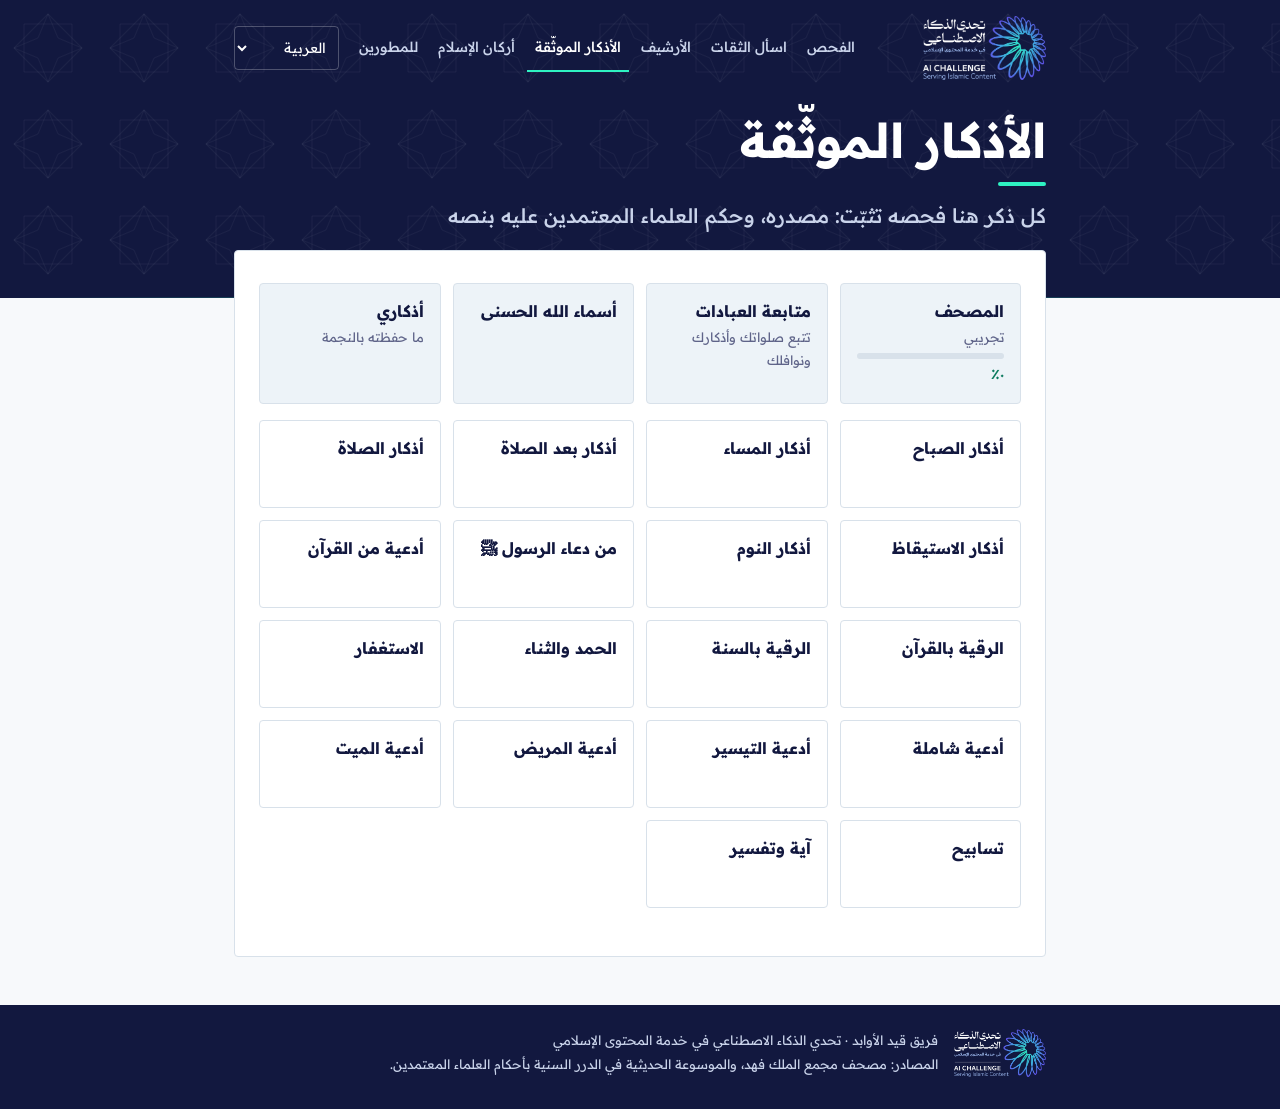
==== commit 130e1fc4: "Adhkar data complete (60/67 verified, 20 verses); Quran items written with every save; sections menu" ====
--- a/static/adhkar.html
+++ b/static/adhkar.html
@@ -16,10 +16,10 @@
     </a>
     <nav class="mast-nav" aria-label="الأقسام">
       <a href="/" data-i18n="navCheck">الفحص</a>
+      <a href="/static/chatbot.html" data-i18n="navBot">اسأل الثقات</a>
       <a href="/static/archive.html" data-i18n="navArchive">الأرشيف</a>
-      <a href="/static/chatbot.html" data-i18n="navBot">اسأل الثقات</a>
+      <a href="/static/adhkar.html" aria-current="page" data-i18n="navAdhkar">الأذكار الموثّقة</a>
       <a href="/static/pillars.html" data-i18n="navPillars">أركان الإسلام</a>
-      <a href="/static/adhkar.html" aria-current="page" data-i18n="navAdhkar">الأذكار الموثّقة</a>
       <a href="/docs" data-i18n="navDev">للمطورين</a>
     </nav>
     <select id="lang" class="lang" aria-label="اللغة · Language">
--- a/static/style.css
+++ b/static/style.css
@@ -518,3 +518,7 @@
 .primary-link { font-weight: 600; }
 @media (min-width: 601px) { .mast-nav a { padding: 0 var(--s-2); } .mast-nav { flex-wrap: nowrap; } }
 .dk-tiles-main { grid-template-columns: repeat(auto-fit, minmax(160px, 1fr)); }
+.dk-loading { display: flex; align-items: center; justify-content: center; gap: var(--s-3); min-height: 160px; color: var(--ink-3); font-size: var(--fs-sm); }
+.dk-spin { width: 22px; height: 22px; border-radius: 50%; border: 3px solid var(--line); border-top-color: var(--accent); animation: dk-spin .8s linear infinite; }
+@keyframes dk-spin { to { transform: rotate(360deg); } }
+@media (prefers-reduced-motion: reduce) { .dk-spin { animation-duration: 2.4s; } }
